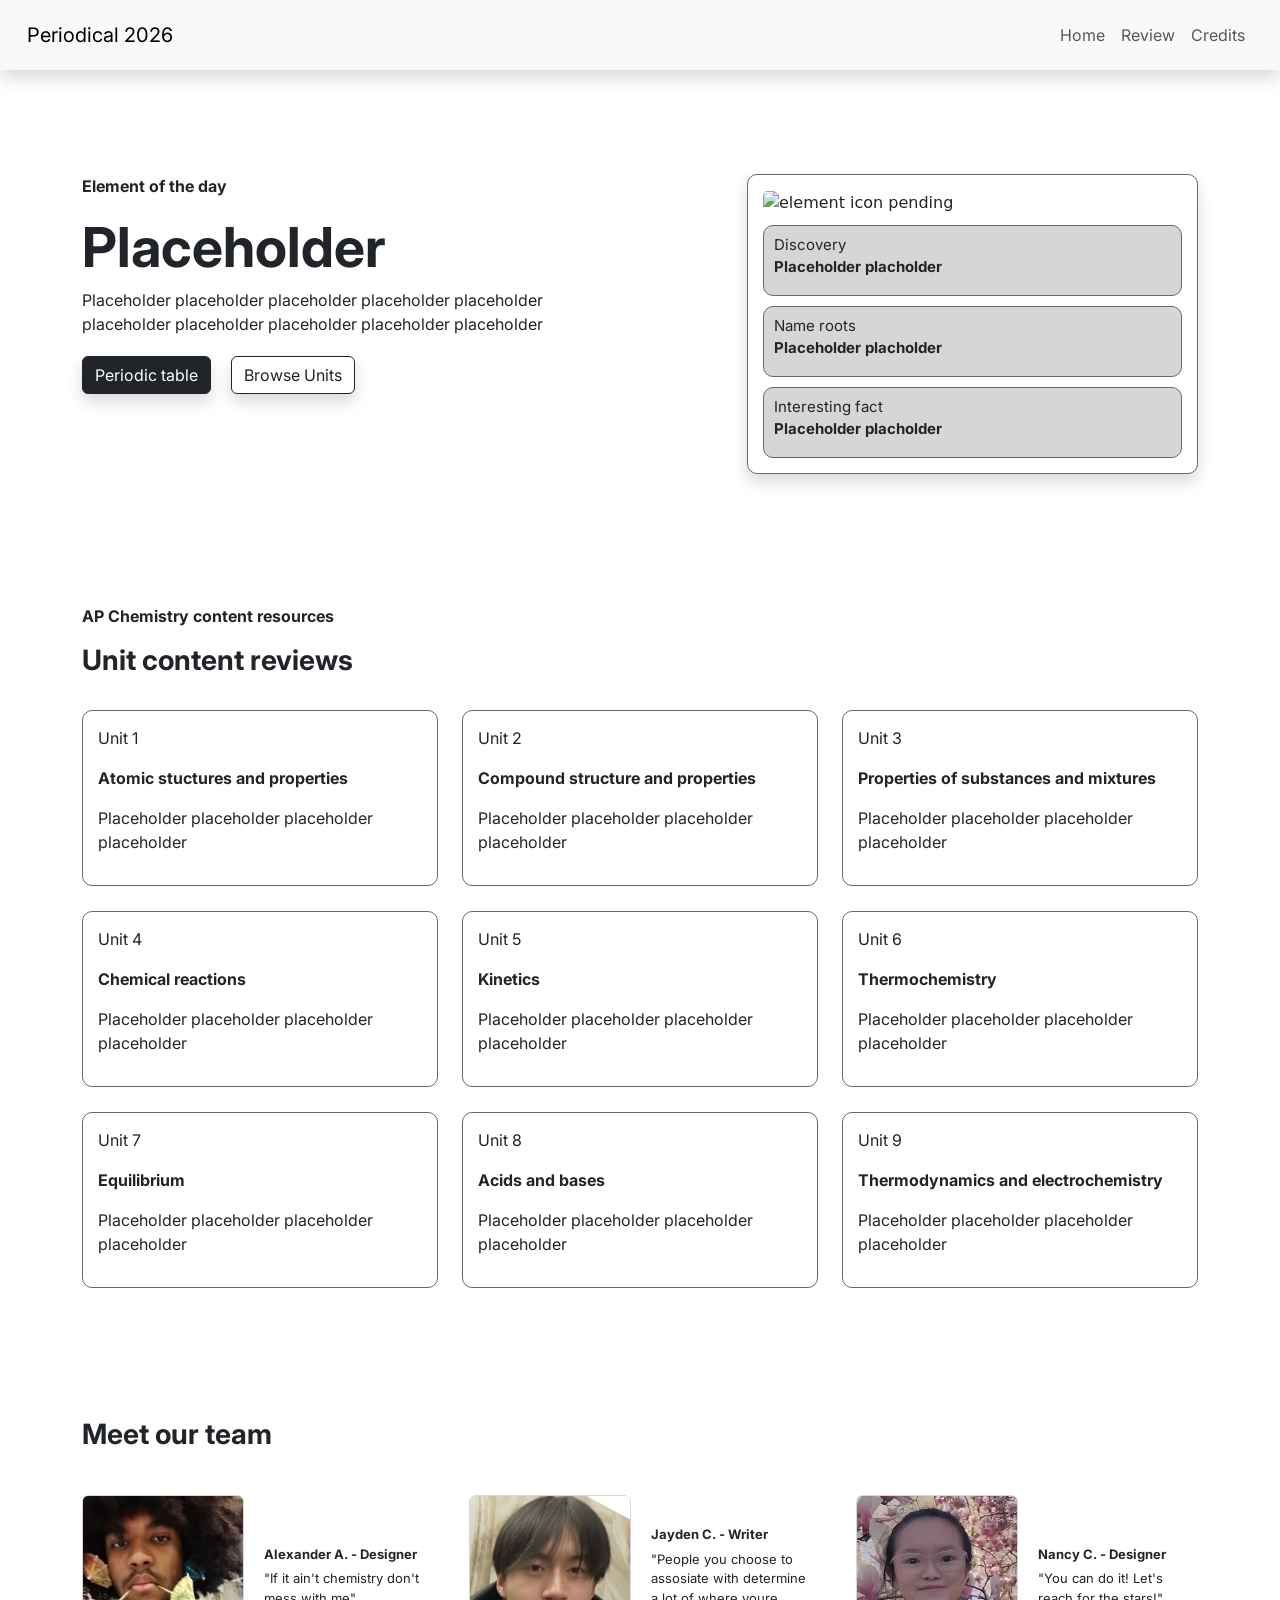
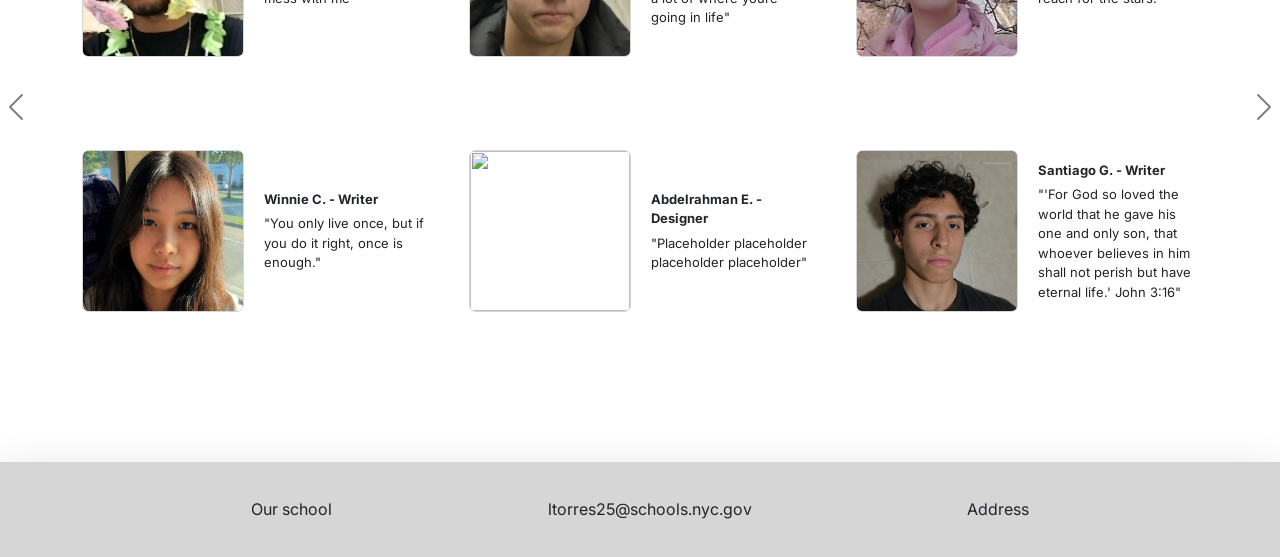
==== index.html @ 3cedbcff "Merge pull request #41 from joleel3389/main add yiwen to creds, change styling, update photo name" ====
<!doctype html>
<html lang="en">
  <head>
    <meta charset="UTF-8" />
    <meta name="viewport" content="width=device-width, initial-scale=1.0" />
    <title>Periodical 2026</title>

    <!--Inter font-->
    <link rel="preconnect" href="https://fonts.googleapis.com">
    <link rel="preconnect" href="https://fonts.gstatic.com" crossorigin>
    <link href="https://fonts.googleapis.com/css2?family=Baloo+2:wght@400..800&family=Barlow+Condensed:ital,wght@0,100;0,200;0,300;0,400;0,500;0,600;0,700;0,800;0,900;1,100;1,200;1,300;1,400;1,500;1,600;1,700;1,800;1,900&family=BioRhyme:wght@200..800&family=Dongle&family=Gafata&family=Inter:ital,opsz,wght@0,14..32,100..900;1,14..32,100..900&family=Lexend:wght@100..900&family=Manrope:wght@200..800&family=Open+Sans:ital,wght@0,300..800;1,300..800&family=Petrona:ital,wght@0,100..900;1,100..900&family=Poppins:ital,wght@0,100;0,200;0,300;0,400;0,500;0,600;0,700;0,800;0,900;1,100;1,200;1,300;1,400;1,500;1,600;1,700;1,800;1,900&family=Roboto:ital,wght@0,100..900;1,100..900&family=Space+Mono:ital,wght@0,400;0,700;1,400;1,700&display=swap" rel="stylesheet">

    <link href="https://cdn.jsdelivr.net/npm/bootstrap@5.3.8/dist/css/bootstrap.min.css" rel="stylesheet" integrity="sha384-sRIl4kxILFvY47J16cr9ZwB07vP4J8+LH7qKQnuqkuIAvNWLzeN8tE5YBujZqJLB" crossorigin="anonymous">
    <link href="style.css" rel="stylesheet" type="text/css" />
  </head>
  <body>
    <p id="home">home</p>
    <nav class="navbar fixed-top bg-body-tertiary navbar-expand-lg shadow" data-bs-theme="light">
        <div class="container-fluid">
            <span class="navbar-brand mb-0 inter-regular">Periodical 2026</span>
            <button class="navbar-toggler" type="button" data-bs-toggle="collapse" data-bs-target="#navbarSupportedContent" aria-controls="navbarSupportedContent" aria-expanded="false" aria-label="Toggle navigation">
            <span class="navbar-toggler-icon"></span>
            </button>
            <div class="collapse navbar-collapse" id="navbarSupportedContent">
                <ul class="navbar-nav ms-auto mb-2 mb-lg-0">
                <li class="nav-item">
                    <a class="nav-link inter-regular" aria-current="page" href="#home">Home</a>
                </li>
                <li class="nav-item">
                    <a class="nav-link inter-regular" aria-current="page" href="#unit-content">Review</a>
                </li>
                <li class="nav-item">
                    <a class="nav-link inter-regular" aria-current="page" href="#credits">Credits</a>
                </li>
                </ul>
            </div>
        </div>
    </nav>

    <div class="container-fluid spacing" id="daily-element">
        <div class="container">
            <div class="row justify-content-center">
                <div class="col-lg-7 col-12 align-items-center">
                    <p class="inter-bold">Element of the day</p>
                    <h1 class="inter-bold" id="element-name">Placeholder</h1>
                    <p class="inter-regular"id="info">Placeholder placeholder placeholder placeholder placeholder placeholder placeholder placeholder placeholder placeholder</p>
                    <div id="button-align">
                        <a class="btn btn-dark shadow inter-regular" href="periodicTable.html">Periodic table</a>
                        <a class="btn btn-outline-dark shadow inter-regular" href="#unit-content">Browse Units</a>
                    </div>
                </div>
                <div class="col-lg-5 col-12 align-self-flex-end">
                    <div class="container shadow" id="element-card">
                        <img src="" alt="element icon pending">
                        <div class="box">
                            <p class="inter-regular sub-title">Discovery</p>
                            <p class="inter-bold">Placeholder placholder</p>
                        </div>
                        <div class="box">
                            <p class="inter-regular sub-title">Name roots</p>
                            <p class="inter-bold">Placeholder placholder</p>
                        </div>
                        <div class="box">
                            <p class="inter-regular sub-title">Interesting fact</p>
                            <p class="inter-bold">Placeholder placholder</p>
                        </div>
                    </div>
                </div>
            </div>
        </div>
    </div>

    <div class="container-fluid spacing" id="unit-content">
        <div class="container">
            <p class="inter-bold">AP Chemistry content resources</p>
            <h3 class="inter-bold">Unit content reviews</h3>
            <div class="row g-4 justify-content-center">
                <div class="col-lg-4 col-12">
                    <div class="units">
                        <a href="unit-template.html">
                            <p class="inter-regular">Unit 1</p>
                            <p class="inter-bold">Atomic stuctures and properties</p>
                            <p class="inter-regular">Placeholder placeholder placeholder placeholder</p>
                        </a>
                    </div>
                </div>
                <div class="col-lg-4 col-12">
                    <div class="units">
                        <a href="unit-template.html">
                            <p class="inter-regular">Unit 2</p>
                            <p class="inter-bold">Compound structure and properties</p>
                            <p class="inter-regular">Placeholder placeholder placeholder placeholder</p>
                        </a>
                    </div>
                </div>
                <div class="col-lg-4 col-12 ">
                    <div class="units">
                        <a href="unit-template.html">
                            <p class="inter-regular">Unit 3</p>
                            <p class="inter-bold">Properties of substances and mixtures</p>
                            <p class="inter-regular">Placeholder placeholder placeholder placeholder</p>
                        </a>
                    </div>
                </div>
            </div>
            <div class="row g-4 justify-content-center">
                <div class="col-lg-4 col-12">
                    <div class="units">
                        <a href="unit-template.html">
                            <p class="inter-regular">Unit 4</p>
                            <p class="inter-bold">Chemical reactions</p>
                            <p class="inter-regular">Placeholder placeholder placeholder placeholder</p>
                        </a>
                    </div>
                </div>
                <div class="col-lg-4 col-12">
                    <div class="units">
                        <a href="unit-template.html">
                            <p class="inter-regular">Unit 5</p>
                            <p class="inter-bold">Kinetics</p>
                            <p class="inter-regular">Placeholder placeholder placeholder placeholder</p>
                        </a>
                    </div>
                </div>
                <div class="col-lg-4 col-12 ">
                    <div class="units">
                        <a href="unit-template.html">
                            <p class="inter-regular">Unit 6</p>
                            <p class="inter-bold">Thermochemistry</p>
                            <p class="inter-regular">Placeholder placeholder placeholder placeholder</p>
                        </a>
                    </div>
                </div>
            </div>
            <div class="row g-4 justify-content-center">
                <div class="col-lg-4 col-12">
                    <div class="units">
                        <a href="unit-template.html">
                            <p class="inter-regular">Unit 7</p>
                            <p class="inter-bold">Equilibrium</p>
                            <p class="inter-regular">Placeholder placeholder placeholder placeholder</p>
                        </a>
                    </div>
                </div>
                <div class="col-lg-4 col-12">
                    <div class="units">
                        <a href="unit-template.html">
                            <p class="inter-regular">Unit 8</p>
                            <p class="inter-bold">Acids and bases</p>
                            <p class="inter-regular">Placeholder placeholder placeholder placeholder</p>
                        </a>
                    </div>
                </div>
                <div class="col-lg-4 col-12 ">
                    <div class="units">
                        <a href="unit-template.html">
                            <p class="inter-regular">Unit 9</p>
                            <p class="inter-bold">Thermodynamics and electrochemistry</p>
                            <p class="inter-regular">Placeholder placeholder placeholder placeholder</p>
                        </a>
                    </div>
                </div>
            </div>
        </div>
    </div>

    <div class="container-fluid spacing" id="credits">
        <div class="container">
        <h3 class="inter-bold">Meet our team</h3>
            <div class="carousel carousel-dark slide" id="carousel-team" data-bs-ride="carousel">
                <div class="carousel-inner">
                    <div class="carousel-item active">
                        <div class="profiles">
                            <div class="person">
                                <div class="picture">
                                    <img src="imgs/Alexander Alvarado.jpg" width="160px" height="160px">
                                </div>
                                <div class="description">
                                    <p class="name inter-bold">Alexander A. - Designer</p>
                                    <p class="inter-regular">"If it ain't chemistry don't mess with me"</p>
                                </div>
                            </div>
                            <div class="person">
                                <div class="picture">
                                    <img src="imgs/Jayden Cen.png" width="160px" height="160px">
                                </div>
                                <div class="description">
                                    <p class="name inter-bold">Jayden C. - Writer</p>
                                    <p class="inter-regular">"People you choose to assosiate with determine a lot of where youre going in life"</p>
                                </div>
                            </div>
                            <div class="person">
                                <div class="picture">
                                    <img src="imgs/Nancy Chen.png" width="160px" height="160px">
                                </div>
                                <div class="description">
                                    <p class="name inter-bold">Nancy C. - Designer</p>
                                    <p class="inter-regular">"You can do it! Let's reach for the stars!"</p>
                                </div>
                            </div>
                            <div class="person">
                                <div class="picture">
                                    <img src="imgs/Winnie Chen.png" width="160px" height="160px">
                                </div>
                                <div class="description">
                                    <p class="name inter-bold">Winnie C. - Writer</p>
                                    <p class="inter-regular">"You only live once, but if you do it right, once is enough."</p>
                                </div>
                            </div>
                            <div class="person">
                                <div class="picture">
                                    <img src="https://cdn.pixabay.com/photo/2015/10/05/22/37/blank-profile-picture-973460_1280.png" width="160px" height="160px">
                                </div>
                                <div class="description">
                                    <p class="name inter-bold">Abdelrahman E. - Designer</p>
                                    <p class="inter-regular">"Placeholder placeholder placeholder placeholder"</p>
                                </div>
                            </div>
                            <div class="person">
                                <div class="picture">
                                    <img src="imgs/Santiago Garcia Vidal.jpg" width="160px" height="160px">
                                </div>
                                <div class="description">
                                    <p class="name inter-bold">Santiago G. - Writer</p>
                                    <p class="inter-regular">"'For God so loved the world that he gave his one and only son, that whoever believes in him shall not perish but have eternal life.' John 3:16"</p>
                                </div>
                            </div>
                        </div>
                    </div>
                    <div class="carousel-item">
                        <div class="profiles">
                            <div class="person">
                                <div class="picture">
                                    <img src="imgs/Sara Golabek.jpg" width="160px" height="160px">
                                </div>
                                <div class="description">
                                    <p class="name inter-bold">Sara G. - Writer</p>
                                    <p class="inter-regular" style="font-size: 13px">"Knowing is better than wondering. Waking is better than sleeping, and even the biggest failure, even the worst mistake, beats the hell out of never trying."</p>
                                </div>
                            </div>
                            <div class="person">
                                <div class="picture">
                                    <img src="https://cdn.pixabay.com/photo/2015/10/05/22/37/blank-profile-picture-973460_1280.png" width="160px" height="160px">
                                </div>
                                <div class="description">
                                    <p class="name inter-bold">Qilin G. - Writer</p>
                                    <p class="inter-regular">"Placeholder placeholder placeholder placeholder"</p>
                                </div>
                            </div>
                            <div class="person">
                                <div class="picture">
                                    <img src="https://cdn.pixabay.com/photo/2015/10/05/22/37/blank-profile-picture-973460_1280.png" width="160px" height="160px">
                                </div>
                                <div class="description">
                                    <p class="name inter-bold">Lixin H. - Designer</p>
                                    <p class="inter-regular">"Placeholder placeholder placeholder placeholder"</p>
                                </div>
                            </div>
                            <div class="person">
                                <div class="picture">
                                    <img src="imgs/Ronnie Huang.jpg" width="160px" height="160px">
                                </div>
                                <div class="description">
                                    <p class="name inter-bold">Ronnie H. - Writer</p>
                                    <p class="inter-regular">"You only get one life to try everything, so don't hesitate to go beyond."</p>
                                </div>
                            </div>
                            <div class="person">
                                <div class="picture">
                                    <img src="imgs/Yiwen Jiang.png" width="160px" height="160px">
                                </div>
                                <div class="description">
                                    <p class="name inter-bold">Yiwen J. - Designer</p>
                                    <p class="inter-regular">"Eat, sleep, and repeat (๑ᵔ⤙ᵔ๑)"</p>
                                </div>
                            </div>
                            <div class="person">
                                <div class="picture">
                                    <img src="imgs/Farzona Khabibova.png" width="160px" height="160px">
                                </div>
                                <div class="description">
                                    <p class="name inter-bold">Farzona K. - Writer</p>
                                    <p class="inter-regular">"What are you afraid of losing, when nothing in the world actually belongs to you."</p>
                                </div>
                            </div>
                        </div>
                    </div>
                    <div class="carousel-item">
                        <div class="profiles">
                            <div class="person">
                                <div class="picture">
                                    <img src="imgs/Jayden Khoo.png" width="160px" height="160px">
                                </div>
                                <div class="description">
                                    <p class="name inter-bold">Jayden K. - Writer</p>
                                    <p class="inter-regular">"Education is important but so is food"</p>
                                </div>
                            </div>
                            <div class="person">
                                <div class="picture">
                                    <img src="imgs/Lizzy Kopaleishvili.jpg" width="160px" height="160px">
                                </div>
                                <div class="description">
                                    <p class="name inter-bold">Lizzy K. - Writer</p>
                                    <p class="inter-regular">"I'm finally out of my element"</p>
                                </div>
                            </div>
                            <div class="person">
                                <div class="picture">
                                    <img src="imgs/Darren Li.png" width="160px" height="160px">
                                </div>
                                <div class="description">
                                    <p class="name inter-bold">Darren L. - Designer</p>
                                    <p class="inter-regular">"You can choose your own growth, but you can’t choose it for anyone else. Focus on your progress, not on forcing your vision onto others."</p>
                                </div>
                            </div>
                            <div class="person">
                                <div class="picture">
                                    <img src="imgs/William Li.jpg" width="160px" height="160px">
                                </div>
                                <div class="description">
                                    <p class="name inter-bold">William L. - Designer</p>
                                    <p class="inter-regular">"If you've ever regretted missing out on something, how can you be sure that you would definitely succeed? So don't look back."</p>
                                </div>
                            </div>
                            <div class="person">
                                <div class="picture">
                                    <img src="imgs/Jacky Lin.png" width="160px" height="160px">
                                </div>
                                <div class="description">
                                    <p class="name inter-bold">Jacky L. - Writer</p>
                                    <p class="inter-regular">"You have to learn to adapt to circumstances and be ready to respond to any situation, in order to flow around obtsacles."</p>
                                </div>
                            </div>
                            <div class="person">
                                <div class="picture">
                                    <img src="https://cdn.pixabay.com/photo/2015/10/05/22/37/blank-profile-picture-973460_1280.png" width="160px" height="160px">
                                </div>
                                <div class="description">
                                    <p class="name inter-bold">Leo L. - Designer</p>
                                    <p class="inter-regular">"Placeholder placeholder placeholder placeholder"</p>
                                </div>
                            </div>
                        </div>
                    </div>
                    <div class="carousel-item">
                        <div class="profiles">
                            <div class="person">
                                <div class="picture">
                                    <img src="https://cdn.pixabay.com/photo/2015/10/05/22/37/blank-profile-picture-973460_1280.png" width="160px" height="160px">
                                </div>
                                <div class="description">
                                    <p class="name inter-bold">Ryan L. - Designer</p>
                                    <p class="inter-regular">"Placeholder placeholder placeholder placeholder"</p>
                                </div>
                            </div>
                            <div class="person">
                                <div class="picture">
                                    <img src="https://cdn.pixabay.com/photo/2015/10/05/22/37/blank-profile-picture-973460_1280.png" width="160px" height="160px">
                                </div>
                                <div class="description">
                                    <p class="name inter-bold">Xue L. - Writer</p>
                                    <p class="inter-regular">"Placeholder placeholder placeholder placeholder"</p>
                                </div>
                            </div>
                            <div class="person">
                                <div class="picture">
                                    <img src="imgs/Zheng Lin.png" width="160px" height="160px">
                                </div>
                                <div class="description">
                                    <p class="name inter-bold">Zheng L. - Writer</p>
                                    <p class="inter-regular">"阿巴阿巴s"</p>
                                </div>
                            </div>
                            <div class="person">
                                <div class="picture">
                                    <img src="imgs/Jolee Liu.jpg" width="160px" height="160px">
                                </div>
                                <div class="description">
                                    <p class="name inter-bold">Jolee L. - Designer</p>
                                    <p class="inter-regular">"Look beyond perfectionism and embrace rigorous challenges."</p>
                                </div>
                            </div>
                            <div class="person">
                                <div class="picture">
                                    <img src="imgs/Gabriel Mora.jpg" width="160px" height="160px">
                                </div>
                                <div class="description">
                                    <p class="name inter-bold">Gabriel M. - Designer</p>
                                    <p class="inter-regular">"Hi"</p>
                                </div>
                            </div>
                            <div class="person">
                                <div class="picture">
                                    <img src="https://cdn.pixabay.com/photo/2015/10/05/22/37/blank-profile-picture-973460_1280.png" width="160px" height="160px">
                                </div>
                                <div class="description">
                                    <p class="name inter-bold">Citali P. - Writer</p>
                                    <p class="inter-regular">"Placeholder placeholder placeholder placeholder"</p>
                                </div>
                            </div>
                        </div>
                    </div>
                    <div class="carousel-item">
                        <div class="profiles">
                            <div class="person">
                                <div class="picture">
                                    <img src="imgs/Edward Perez Gomez.jpg" width="160px" height="160px">
                                </div>
                                <div class="description">
                                    <p class="name inter-bold">Edward P. - Designer</p>
                                    <p class="inter-regular">"You owe it to yourself to become everything you’ve ever dreamed of being."</p>
                                </div>
                            </div>
                            <div class="person">
                                <div class="picture">
                                    <img src="imgs/Rain Song.jpg" width="160px" height="160px">
                                </div>
                                <div class="description">
                                    <p class="name inter-bold">Rain S. - Designer</p>
                                    <p class="inter-regular">"Hi Everybody"</p>
                                </div>
                            </div>
                            <div class="person">
                                <div class="picture">
                                    <img src="https://cdn.pixabay.com/photo/2015/10/05/22/37/blank-profile-picture-973460_1280.png" width="160px" height="160px">
                                </div>
                                <div class="description">
                                    <p class="name inter-bold">Jesus V. - Writer</p>
                                    <p class="inter-regular">"Placeholder placeholder placeholder placeholder"</p>
                                </div>
                            </div>
                            <div class="person">
                                <div class="picture">
                                    <img src="imgs/Shijun Weng.jpg" width="160px" height="160px">
                                </div>
                                <div class="description">
                                    <p class="name inter-bold">Shijun W. - Designer</p>
                                    <p class="inter-regular">"Just write code in chemistry"</p>
                                </div>
                            </div>
                            <div class="person">
                                <div class="picture">
                                    <img src="imgs/Cammi Wong.jpg" width="160px" height="160px">
                                </div>
                                <div class="description">
                                    <p class="name inter-bold">Cammi W. - Writer</p>
                                    <p class="inter-regular">"We can become what we think"</p>
                                </div>
                            </div>
                            <div class="person">
                                <div class="picture">
                                    <img src="imgs/Tina Xiao.png" width="160px" height="160px">
                                </div>
                                <div class="description">
                                    <p class="name inter-bold">Tina X. - Designer</p>
                                    <p class="inter-regular">"If you believe in yourself, anything is possible"</p>
                                </div>
                            </div>
                        </div>
                    </div>
                </div>
                <button class="carousel-control-prev" type="button" data-bs-target="#carousel-team" data-bs-slide="prev">
                    <span class="carousel-control-prev-icon" aria-hidden="true"></span>
                    <span class="visually-hidden">Previous</span>
                </button>
                <button class="carousel-control-next" type="button" data-bs-target="#carousel-team" data-bs-slide="next">
                    <span class="carousel-control-next-icon" aria-hidden="true"></span>
                    <span class="visually-hidden">Next</span>
                </button>
            </div>
        </div>
    </div>

    <div class="shadow-lg" id="footer">
        <footer>
            <div>
                <a class="inter-regular" href="https://www.hstat.org/" target="_blank">Our school</a>
            </div>
            <div>
                <a class="inter-regular" href="mailto:ltorres25@schools.nyc.gov" target="_blank">ltorres25@schools.nyc.gov</a>
            </div>
            <div>
                <a class="inter-regular" href="https://maps.app.goo.gl/sKHwJFH19ot9GF3d6" target="_blank">Address</a>
            </div>
        </footer>
    </div>

    <script src="https://cdn.jsdelivr.net/npm/bootstrap@5.3.8/dist/js/bootstrap.bundle.min.js" integrity="sha384-FKyoEForCGlyvwx9Hj09JcYn3nv7wiPVlz7YYwJrWVcXK/BmnVDxM+D2scQbITxI" crossorigin="anonymous"></script>
  </body>
</html>
---- style.css ----
.inter-regular {
  font-family: "Inter", sans-serif;
  font-optical-sizing: auto;
  font-weight: 400;
  font-style: normal;
}
.inter-bold {
  font-family: "Inter", sans-serif;
  font-optical-sizing: auto;
  font-weight: 700;
  font-style: normal;
}
.navbar {
  padding: 15px;
}

.spacing {
  margin-bottom: 130px;
}
#daily-element{
    margin-top: 150px;
    padding: 0px 60px 0px 60px;
    width: 100%;
}
#element-name {
  font-size: 55px;
}
#button-align{
  display: flex;
  align-content: center;
  margin-top: 20px;
}
.btn {
  margin: 0px 20px 0px 0px;
}
#info {
  max-width: 500px;
}
#element-card {
  background-color: #fff;
  border: 1px solid #696969;
  border-radius: 10px;
  padding: 15px;
  margin-left: auto;
  width: 500px;
}
.align-self-flex-end{
  display:flex;
  align-self: flex-end;
}
.box{
  background-color: #d6d6d6;
  border: 1px solid #696969;
  border-radius: 10px;
  padding-left: 10px;
  margin: auto;
  margin-top: 10px;
  font-size: 15px;
}
.sub-title{
  margin: 8px 0px 0px 0px;
}

#unit-content{
  padding: 0px 60px 0px 60px;
  width: 100%;
}
.units{
  background-color: #fff;
  border: 1px solid #696969;
  border-radius: 10px;
  padding: 15px;
  margin-top: 25px;
}
a {
    text-decoration: none;
    color: inherit;
    /* display:block; */
}
img{
  border-radius: 5px;
}

#credits {
  padding: 0px 60px 0px 60px;
  position: relative;
}
.profiles {
  display:flex;
  flex-wrap: wrap;
  gap: 45px;
  justify-content: flex-start;
  row-gap: 60px;
  min-height: 450px;
}
/* .top-row{
  margin-bottom: 55px;
} */
.person{
  display: flex;
  align-items:center;
  gap: 20px;
}
.picture {
  margin:auto;
  border: 1px solid #d6d6d6;
  border-radius: 7px;
}
.description {
  margin: auto;
  width:218px;
  font-size: 14.5px;
}
@media (width < 1400px) {
  .description {
    width:160px;
    font-size: 13px;
  }

}
.name{
  margin: 16px 0px 5px 0px;
}

.carousel{
  margin-top: 30px;
}
.carousel-control-prev {
  left: -150px;
}
.carousel-control-next {
  right: -150px;
}

#footer{
  background-color: #d6d6d6;
  margin-top: 130px;
}
footer{
  display: flex;
  justify-content: space-evenly;
  align-items: baseline;
  margin: auto;
  text-align:center;
  flex-wrap: wrap;
  align-content: center;
  padding: 35px;
}
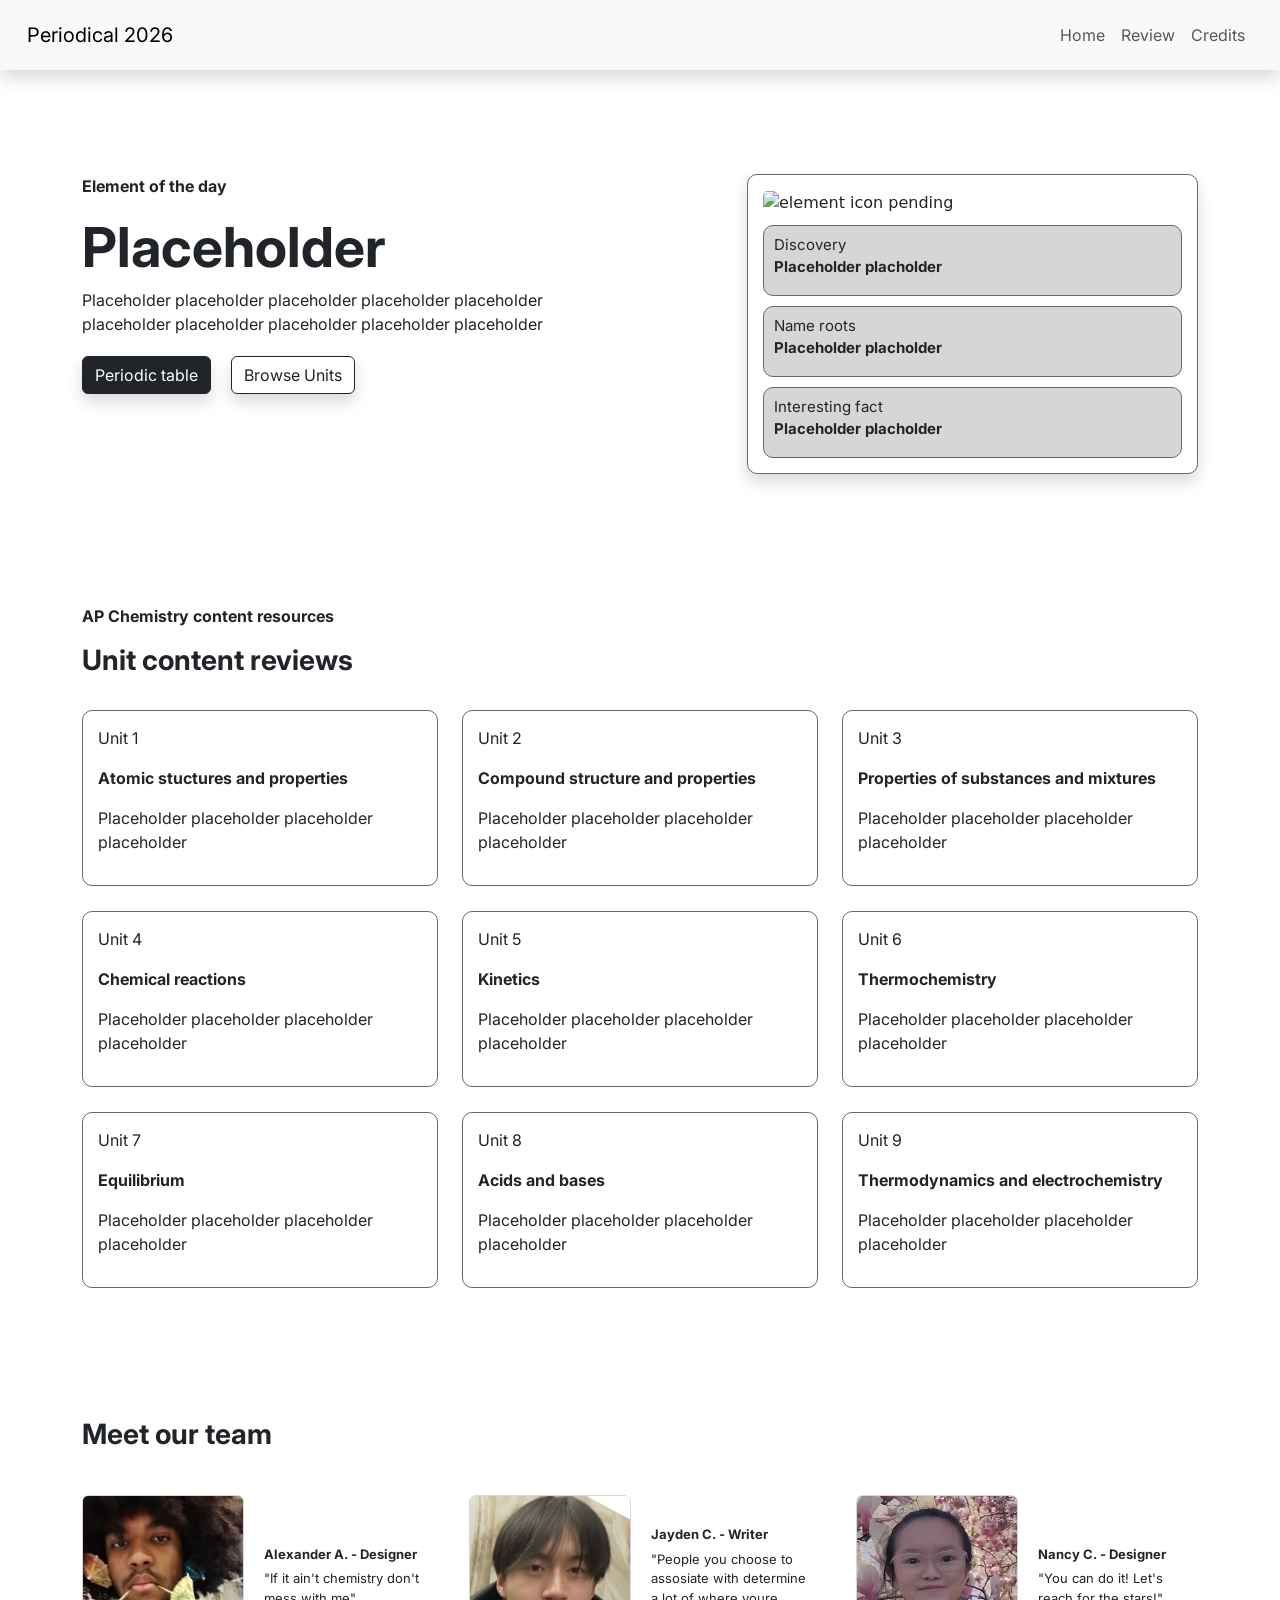
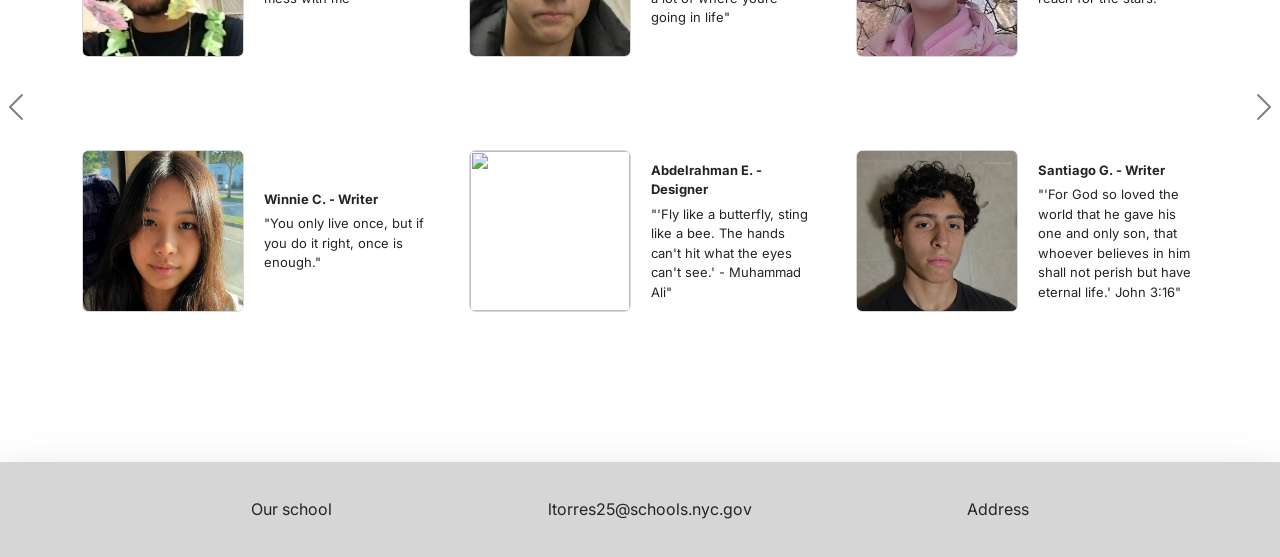
==== commit 96a730ff: "add abdelrahman to credits" ====
--- a/index.html
+++ b/index.html
@@ -209,11 +209,11 @@
                             </div>
                             <div class="person">
                                 <div class="picture">
-                                    <img src="https://cdn.pixabay.com/photo/2015/10/05/22/37/blank-profile-picture-973460_1280.png" width="160px" height="160px">
+                                    <img src="imgs/Abdelrahman Ebed" width="160px" height="160px">
                                 </div>
                                 <div class="description">
                                     <p class="name inter-bold">Abdelrahman E. - Designer</p>
-                                    <p class="inter-regular">"Placeholder placeholder placeholder placeholder"</p>
+                                    <p class="inter-regular">"'Fly like a butterfly, sting like a bee. The hands can't hit what the eyes can't see.' - Muhammad Ali"</p>
                                 </div>
                             </div>
                             <div class="person">
@@ -392,11 +392,11 @@
                             </div>
                             <div class="person">
                                 <div class="picture">
-                                    <img src="https://cdn.pixabay.com/photo/2015/10/05/22/37/blank-profile-picture-973460_1280.png" width="160px" height="160px">
+                                    <img src="imgs/Citlali Pacheco.jpg" width="160px" height="160px">
                                 </div>
                                 <div class="description">
                                     <p class="name inter-bold">Citali P. - Writer</p>
-                                    <p class="inter-regular">"Placeholder placeholder placeholder placeholder"</p>
+                                    <p class="inter-regular">"I understood the assignment… sometimes."</p>
                                 </div>
                             </div>
                         </div>
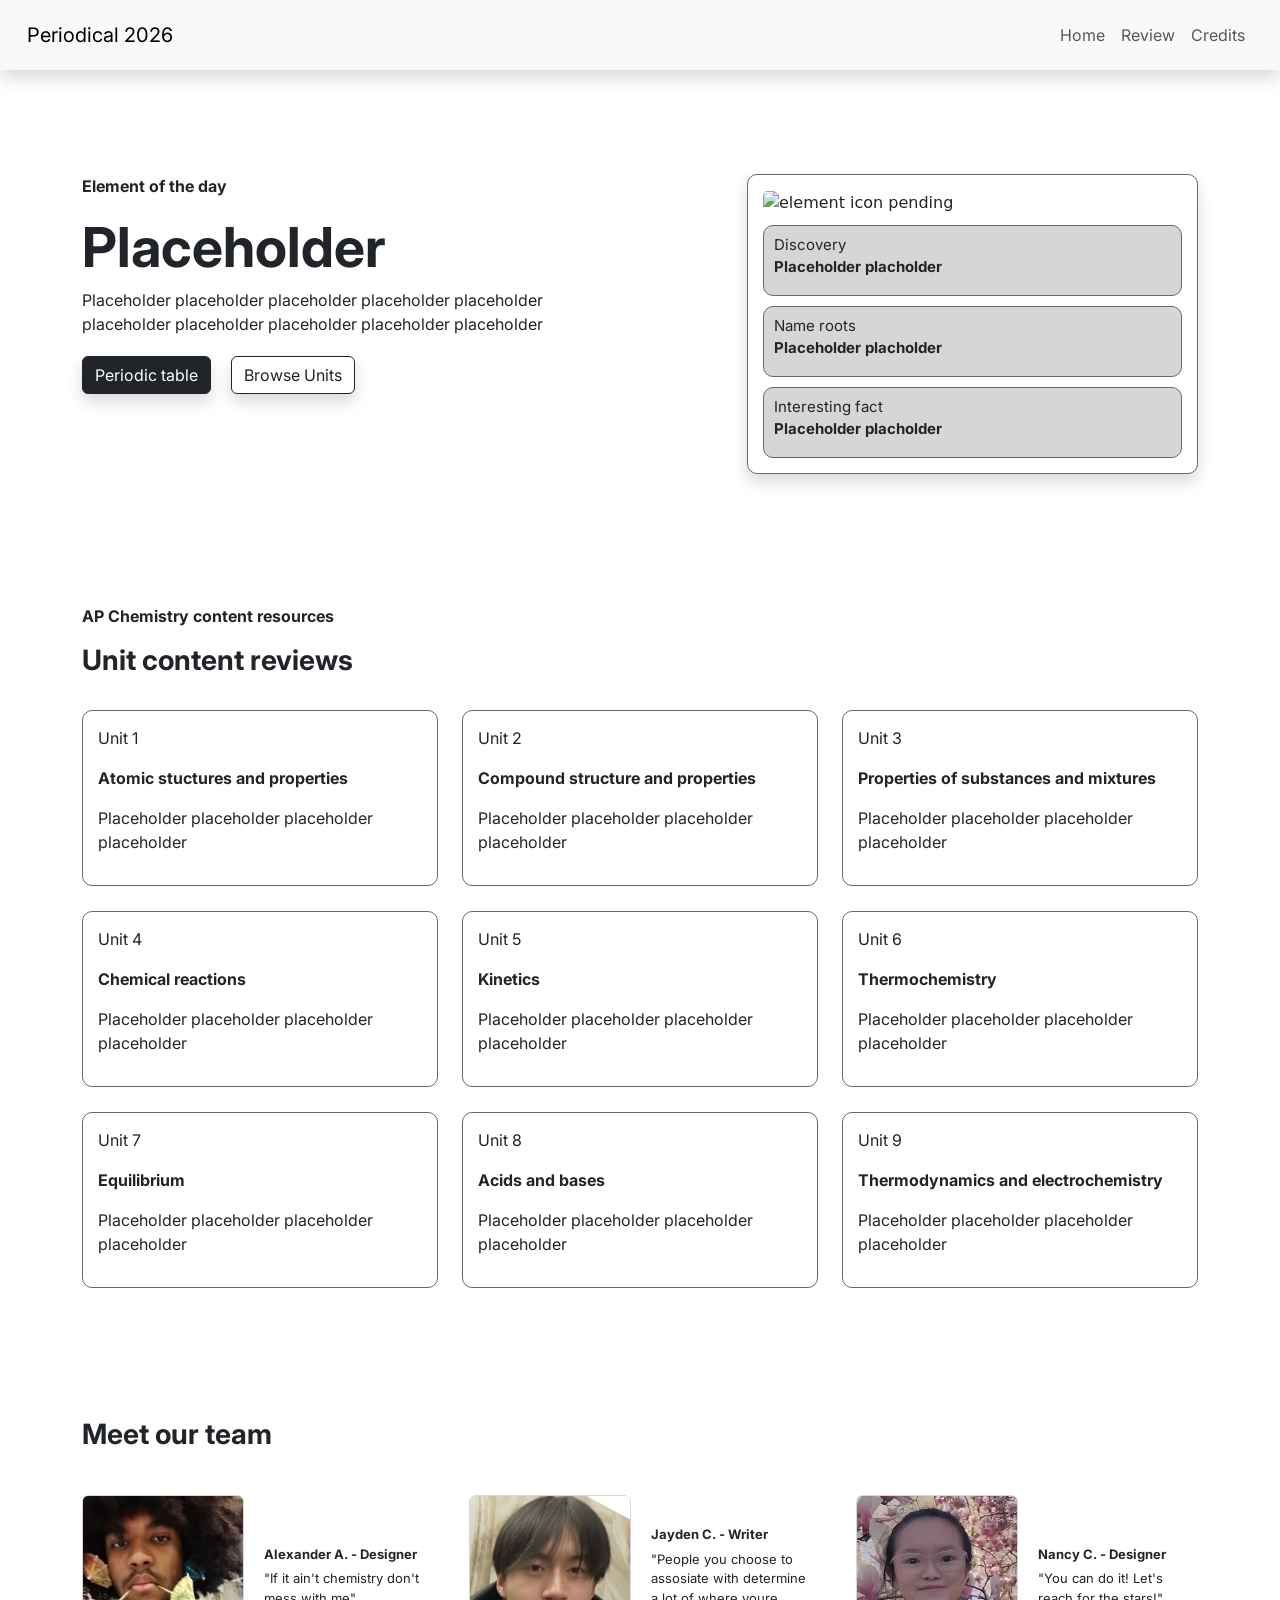
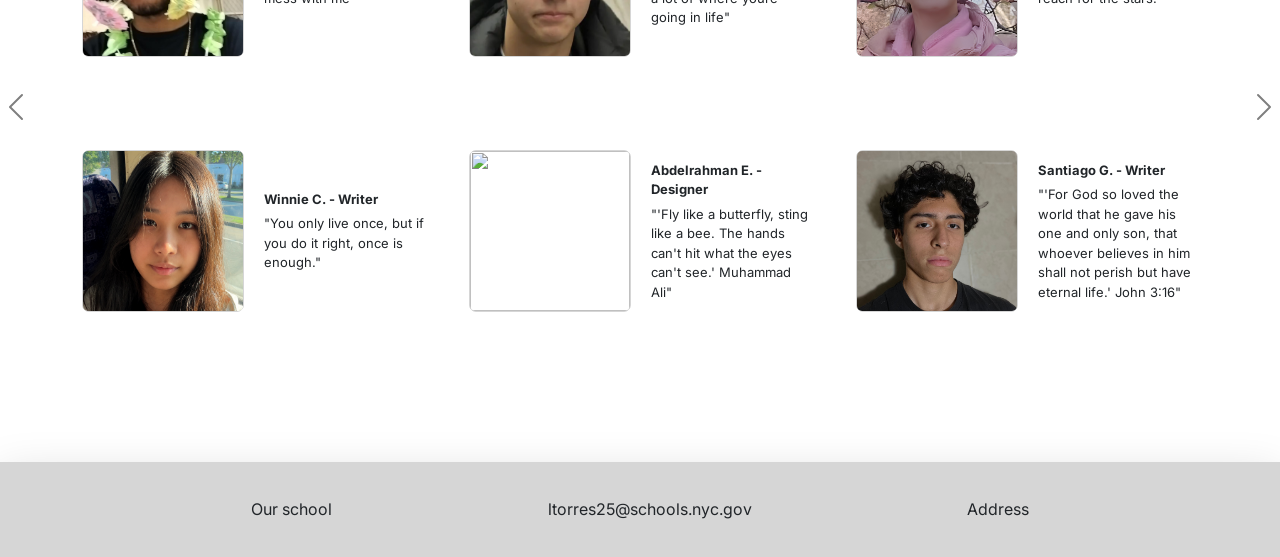
==== commit 4169dbef: "small quote change" ====
--- a/index.html
+++ b/index.html
@@ -209,11 +209,11 @@
                             </div>
                             <div class="person">
                                 <div class="picture">
-                                    <img src="imgs/Abdelrahman Ebed" width="160px" height="160px">
+                                    <img src="imgs/Abdelrahman Ebed.jpg" width="160px" height="160px">
                                 </div>
                                 <div class="description">
                                     <p class="name inter-bold">Abdelrahman E. - Designer</p>
-                                    <p class="inter-regular">"'Fly like a butterfly, sting like a bee. The hands can't hit what the eyes can't see.' - Muhammad Ali"</p>
+                                    <p class="inter-regular">"'Fly like a butterfly, sting like a bee. The hands can't hit what the eyes can't see.' Muhammad Ali"</p>
                                 </div>
                             </div>
                             <div class="person">
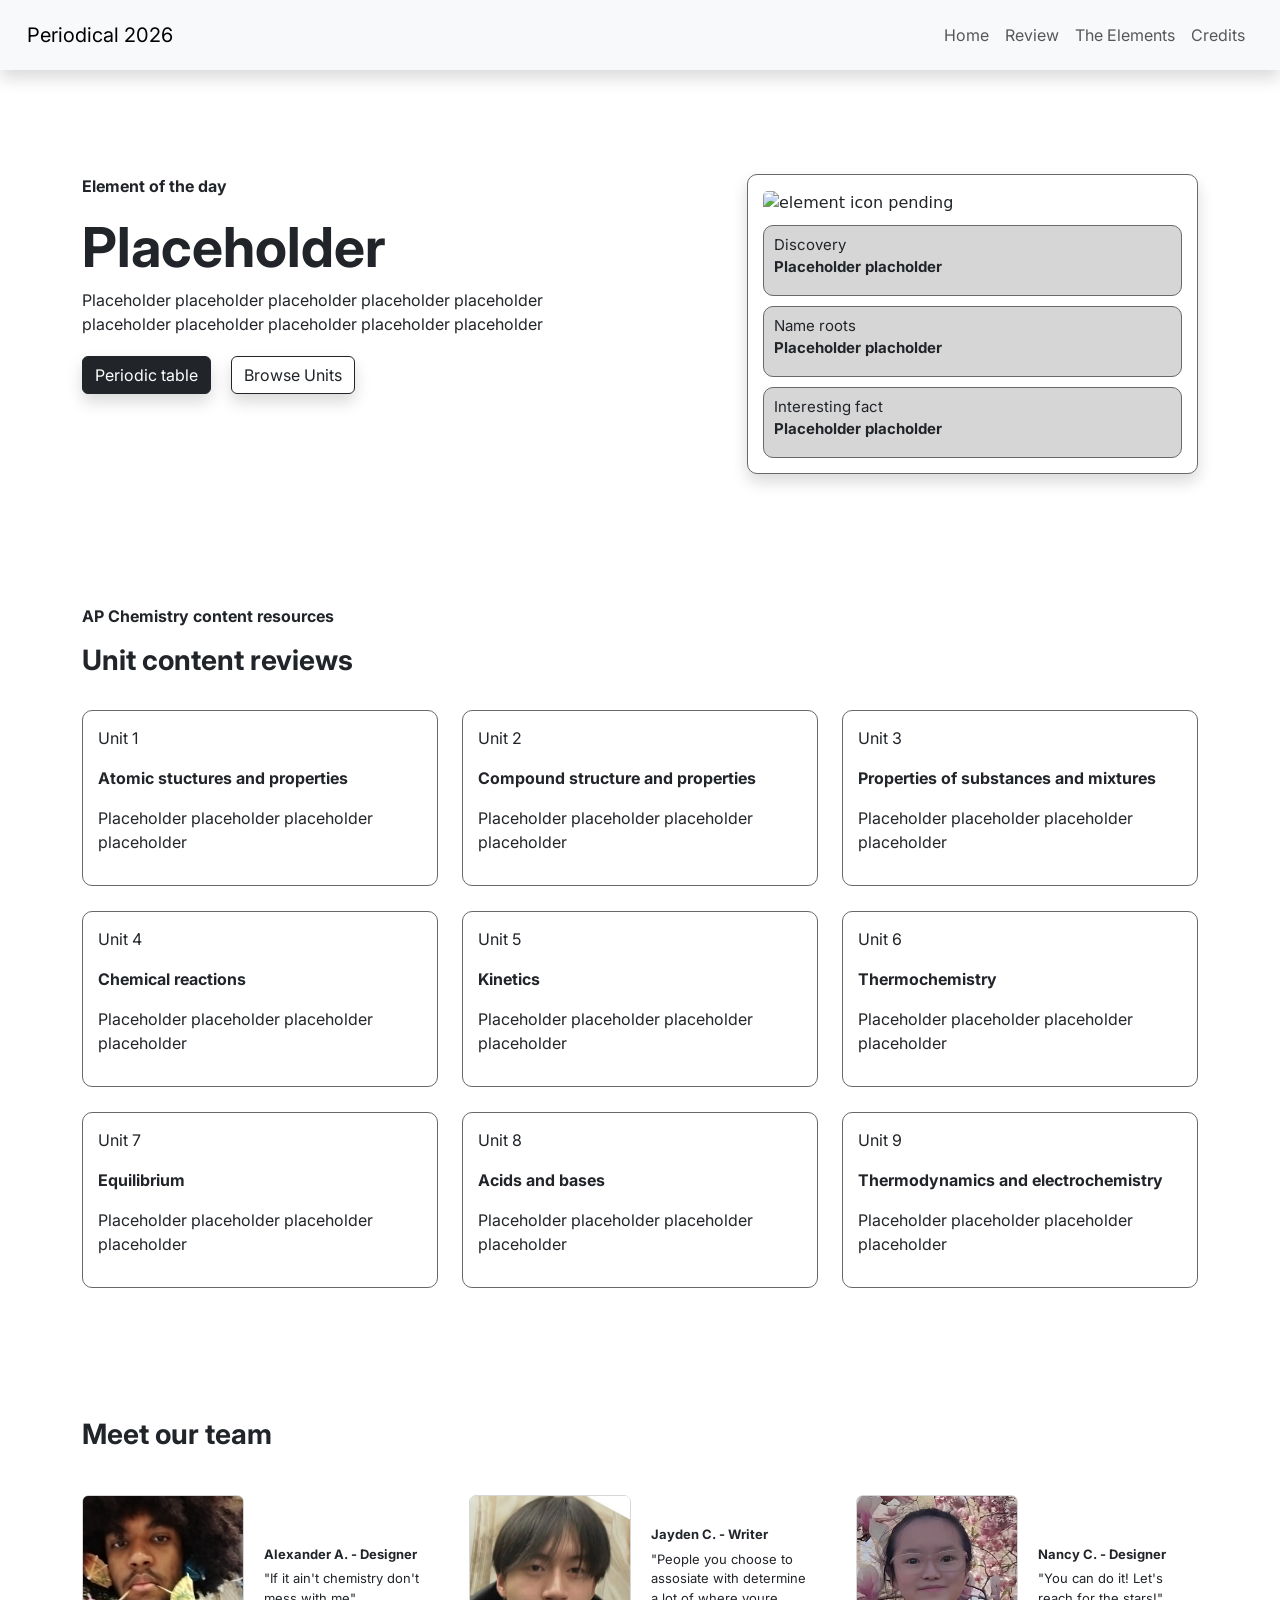
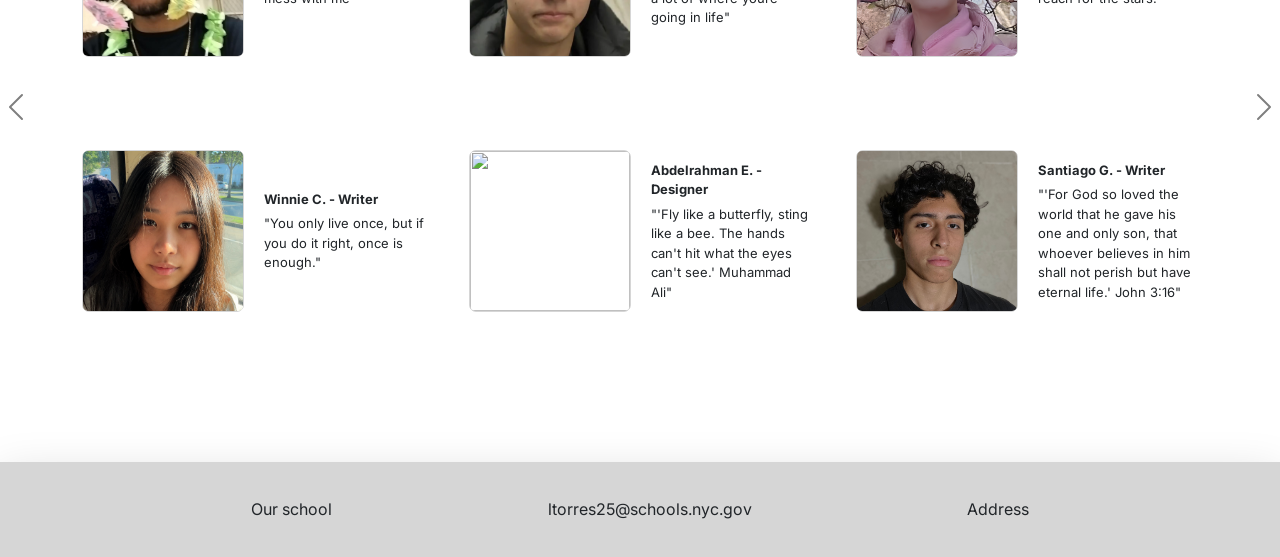
==== commit 9b6f8458: "navbar in periodic" ====
--- a/index.html
+++ b/index.html
@@ -30,6 +30,9 @@
                     <a class="nav-link inter-regular" aria-current="page" href="#unit-content">Review</a>
                 </li>
                 <li class="nav-item">
+                    <a class="nav-link inter-regular" aria-current="page" href="periodicTable.html">The Elements</a>
+                </li>
+                <li class="nav-item">
                     <a class="nav-link inter-regular" aria-current="page" href="#credits">Credits</a>
                 </li>
                 </ul>
@@ -334,7 +337,7 @@
                             </div>
                             <div class="person">
                                 <div class="picture">
-                                    <img src="https://cdn.pixabay.com/photo/2015/10/05/22/37/blank-profile-picture-973460_1280.png" width="160px" height="160px">
+                                    <img src="imgs/Leo Lin.jpg" width="160px" height="160px">
                                 </div>
                                 <div class="description">
                                     <p class="name inter-bold">Leo L. - Designer</p>
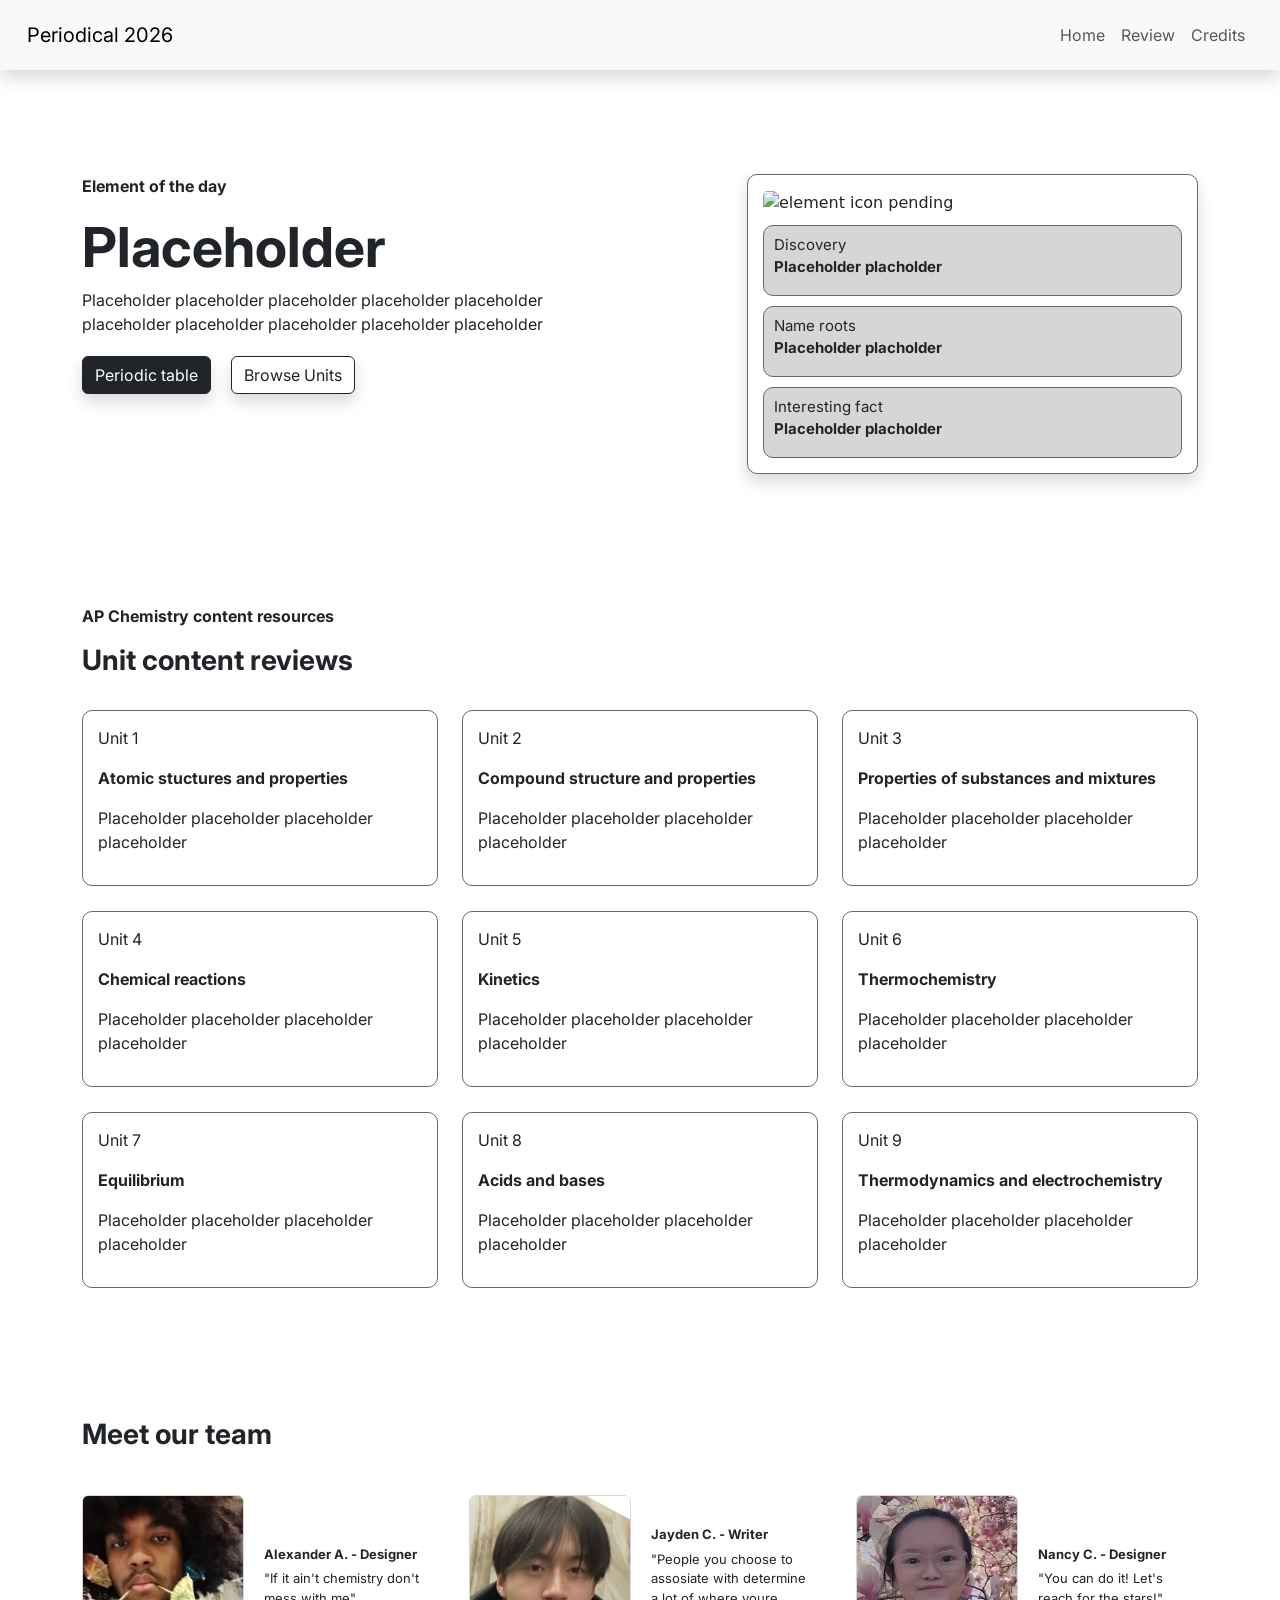
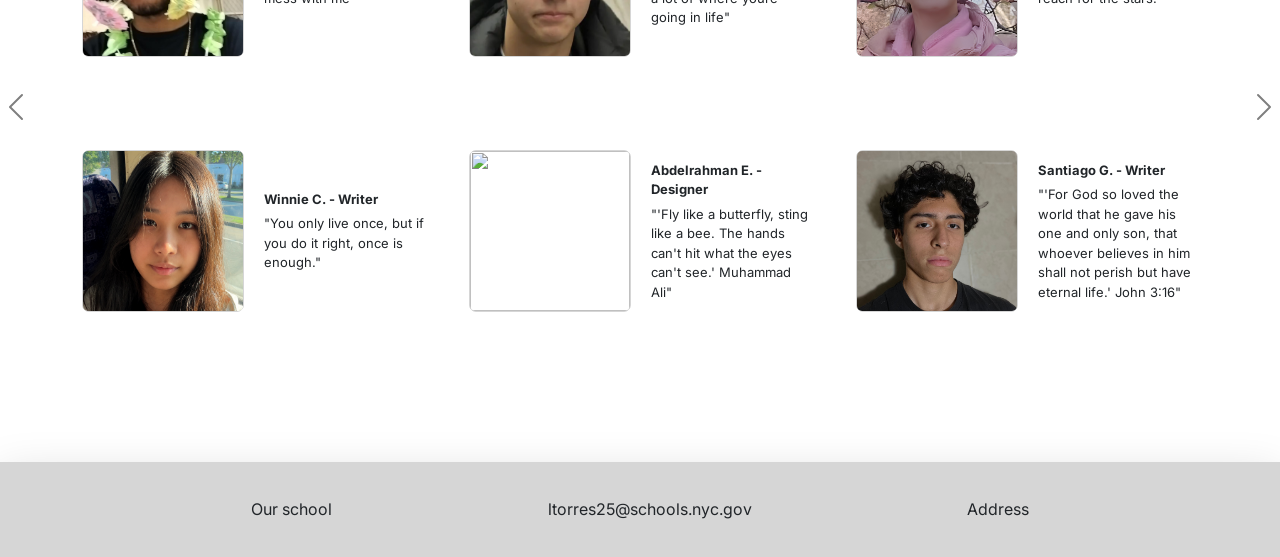
==== commit 3005d5de: "add ryan to creds" ====
--- a/index.html
+++ b/index.html
@@ -30,9 +30,6 @@
                     <a class="nav-link inter-regular" aria-current="page" href="#unit-content">Review</a>
                 </li>
                 <li class="nav-item">
-                    <a class="nav-link inter-regular" aria-current="page" href="periodicTable.html">The Elements</a>
-                </li>
-                <li class="nav-item">
                     <a class="nav-link inter-regular" aria-current="page" href="#credits">Credits</a>
                 </li>
                 </ul>
@@ -337,7 +334,7 @@
                             </div>
                             <div class="person">
                                 <div class="picture">
-                                    <img src="imgs/Leo Lin.jpg" width="160px" height="160px">
+                                    <img src="https://cdn.pixabay.com/photo/2015/10/05/22/37/blank-profile-picture-973460_1280.png" width="160px" height="160px">
                                 </div>
                                 <div class="description">
                                     <p class="name inter-bold">Leo L. - Designer</p>
@@ -350,11 +347,11 @@
                         <div class="profiles">
                             <div class="person">
                                 <div class="picture">
-                                    <img src="https://cdn.pixabay.com/photo/2015/10/05/22/37/blank-profile-picture-973460_1280.png" width="160px" height="160px">
+                                    <img src="Ryan Lin.jpg" width="160px" height="160px">
                                 </div>
                                 <div class="description">
                                     <p class="name inter-bold">Ryan L. - Designer</p>
-                                    <p class="inter-regular">"Placeholder placeholder placeholder placeholder"</p>
+                                    <p class="inter-regular">"a"</p>
                                 </div>
                             </div>
                             <div class="person">
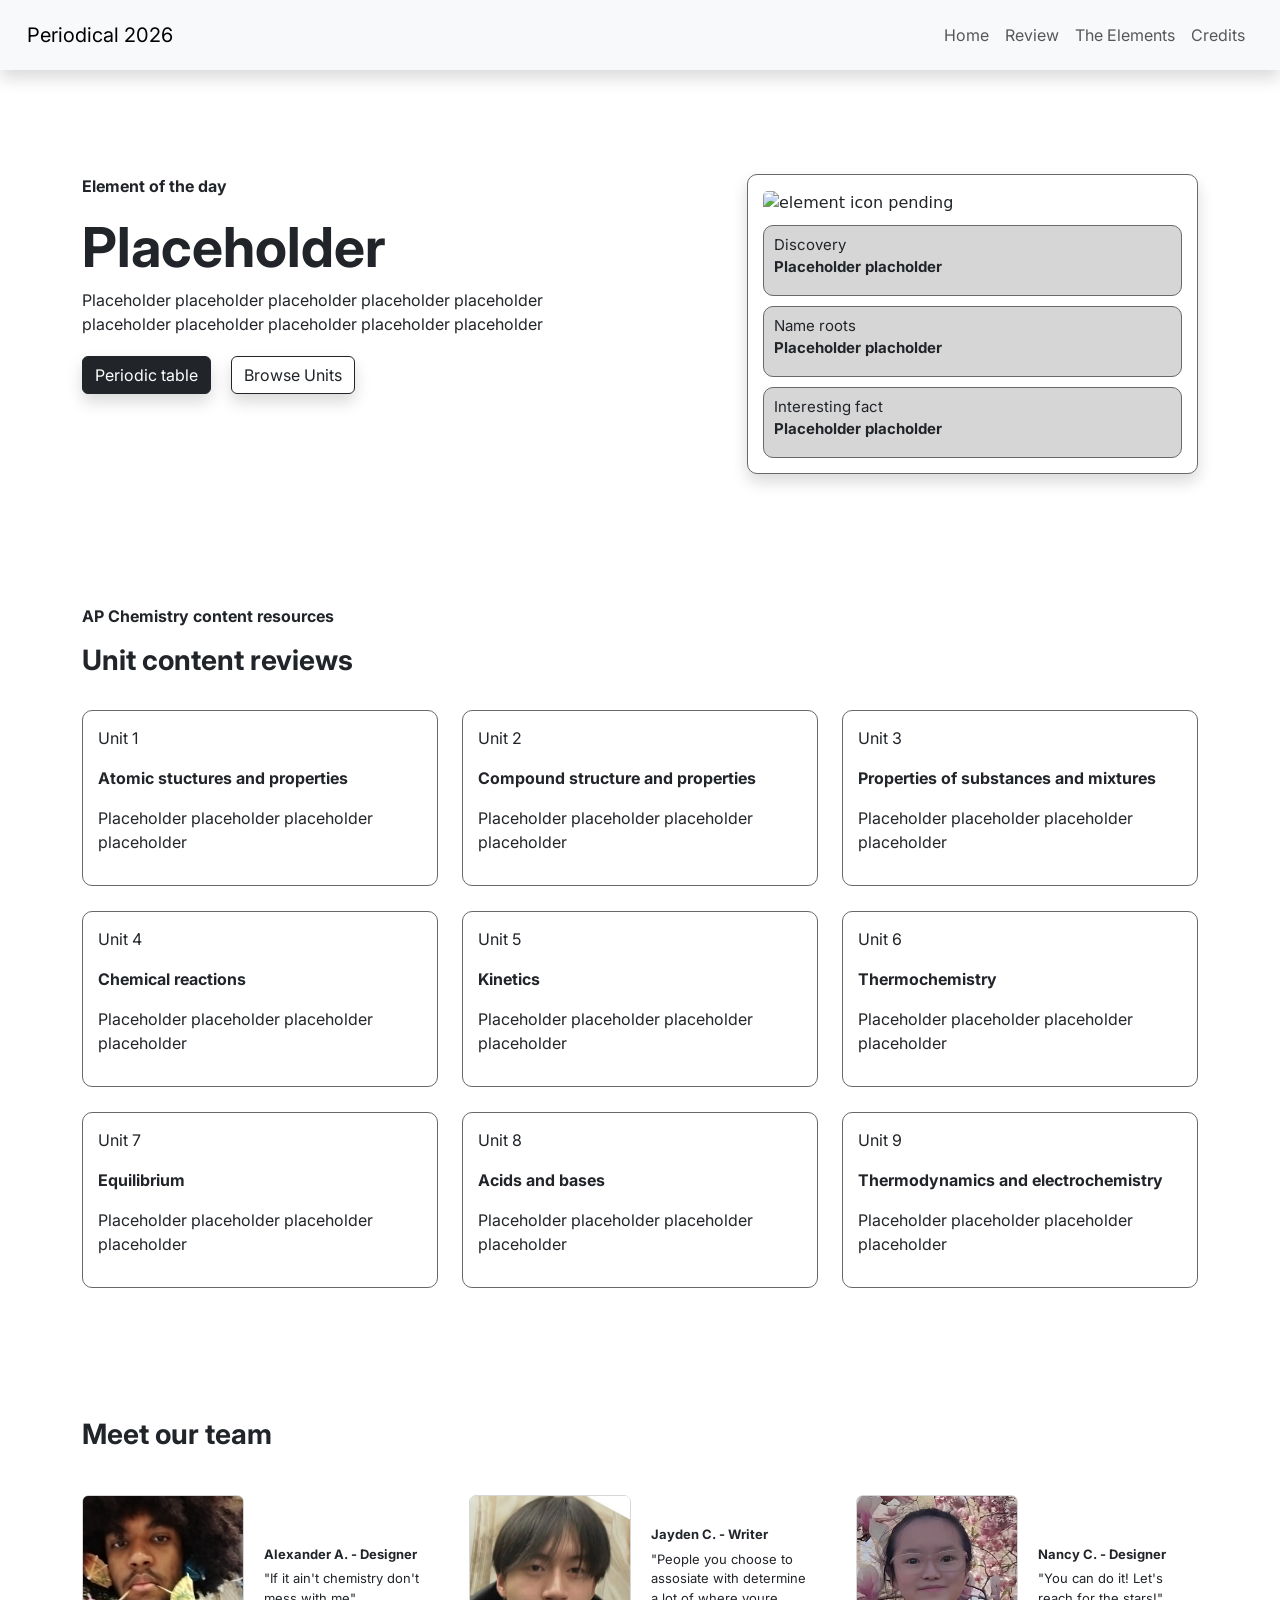
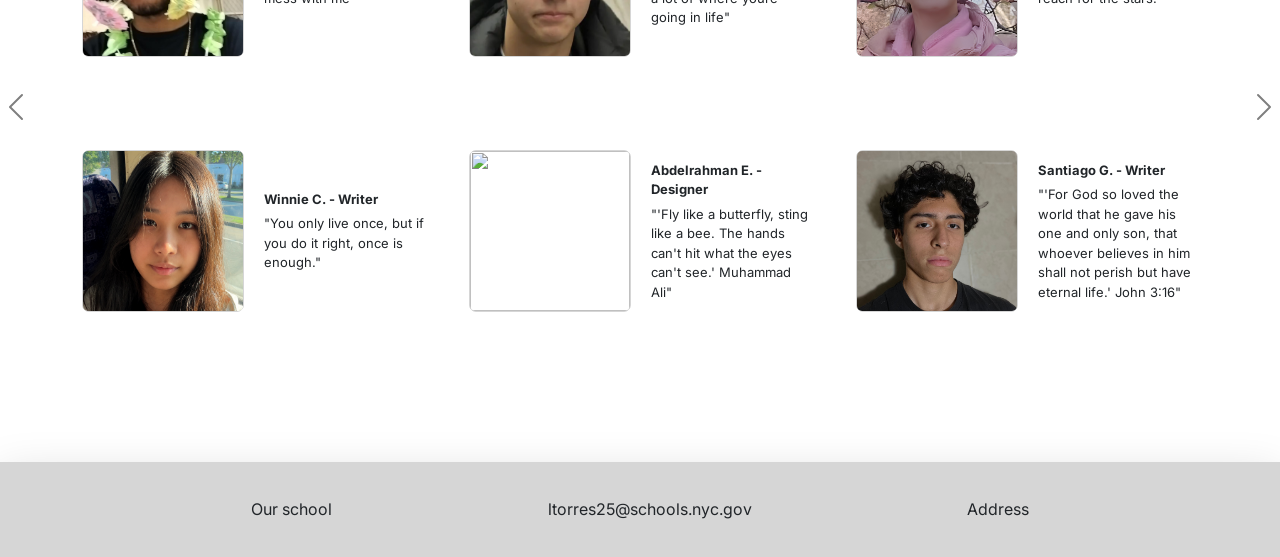
==== commit 5da340eb: "Merge branch 'main' of github.com:joleel3389/periodical2026" ====
--- a/index.html
+++ b/index.html
@@ -30,6 +30,9 @@
                     <a class="nav-link inter-regular" aria-current="page" href="#unit-content">Review</a>
                 </li>
                 <li class="nav-item">
+                    <a class="nav-link inter-regular" aria-current="page" href="periodicTable.html">The Elements</a>
+                </li>
+                <li class="nav-item">
                     <a class="nav-link inter-regular" aria-current="page" href="#credits">Credits</a>
                 </li>
                 </ul>
@@ -249,11 +252,11 @@
                             </div>
                             <div class="person">
                                 <div class="picture">
-                                    <img src="https://cdn.pixabay.com/photo/2015/10/05/22/37/blank-profile-picture-973460_1280.png" width="160px" height="160px">
+                                    <img src="imgs/Lixin Huang.png" width="160px" height="160px">
                                 </div>
                                 <div class="description">
                                     <p class="name inter-bold">Lixin H. - Designer</p>
-                                    <p class="inter-regular">"Placeholder placeholder placeholder placeholder"</p>
+                                    <p class="inter-regular">"You can’t add more time to your life but you can add more life to your time."</p>
                                 </div>
                             </div>
                             <div class="person">
@@ -334,7 +337,7 @@
                             </div>
                             <div class="person">
                                 <div class="picture">
-                                    <img src="https://cdn.pixabay.com/photo/2015/10/05/22/37/blank-profile-picture-973460_1280.png" width="160px" height="160px">
+                                    <img src="imgs/Leo Lin.jpg" width="160px" height="160px">
                                 </div>
                                 <div class="description">
                                     <p class="name inter-bold">Leo L. - Designer</p>
